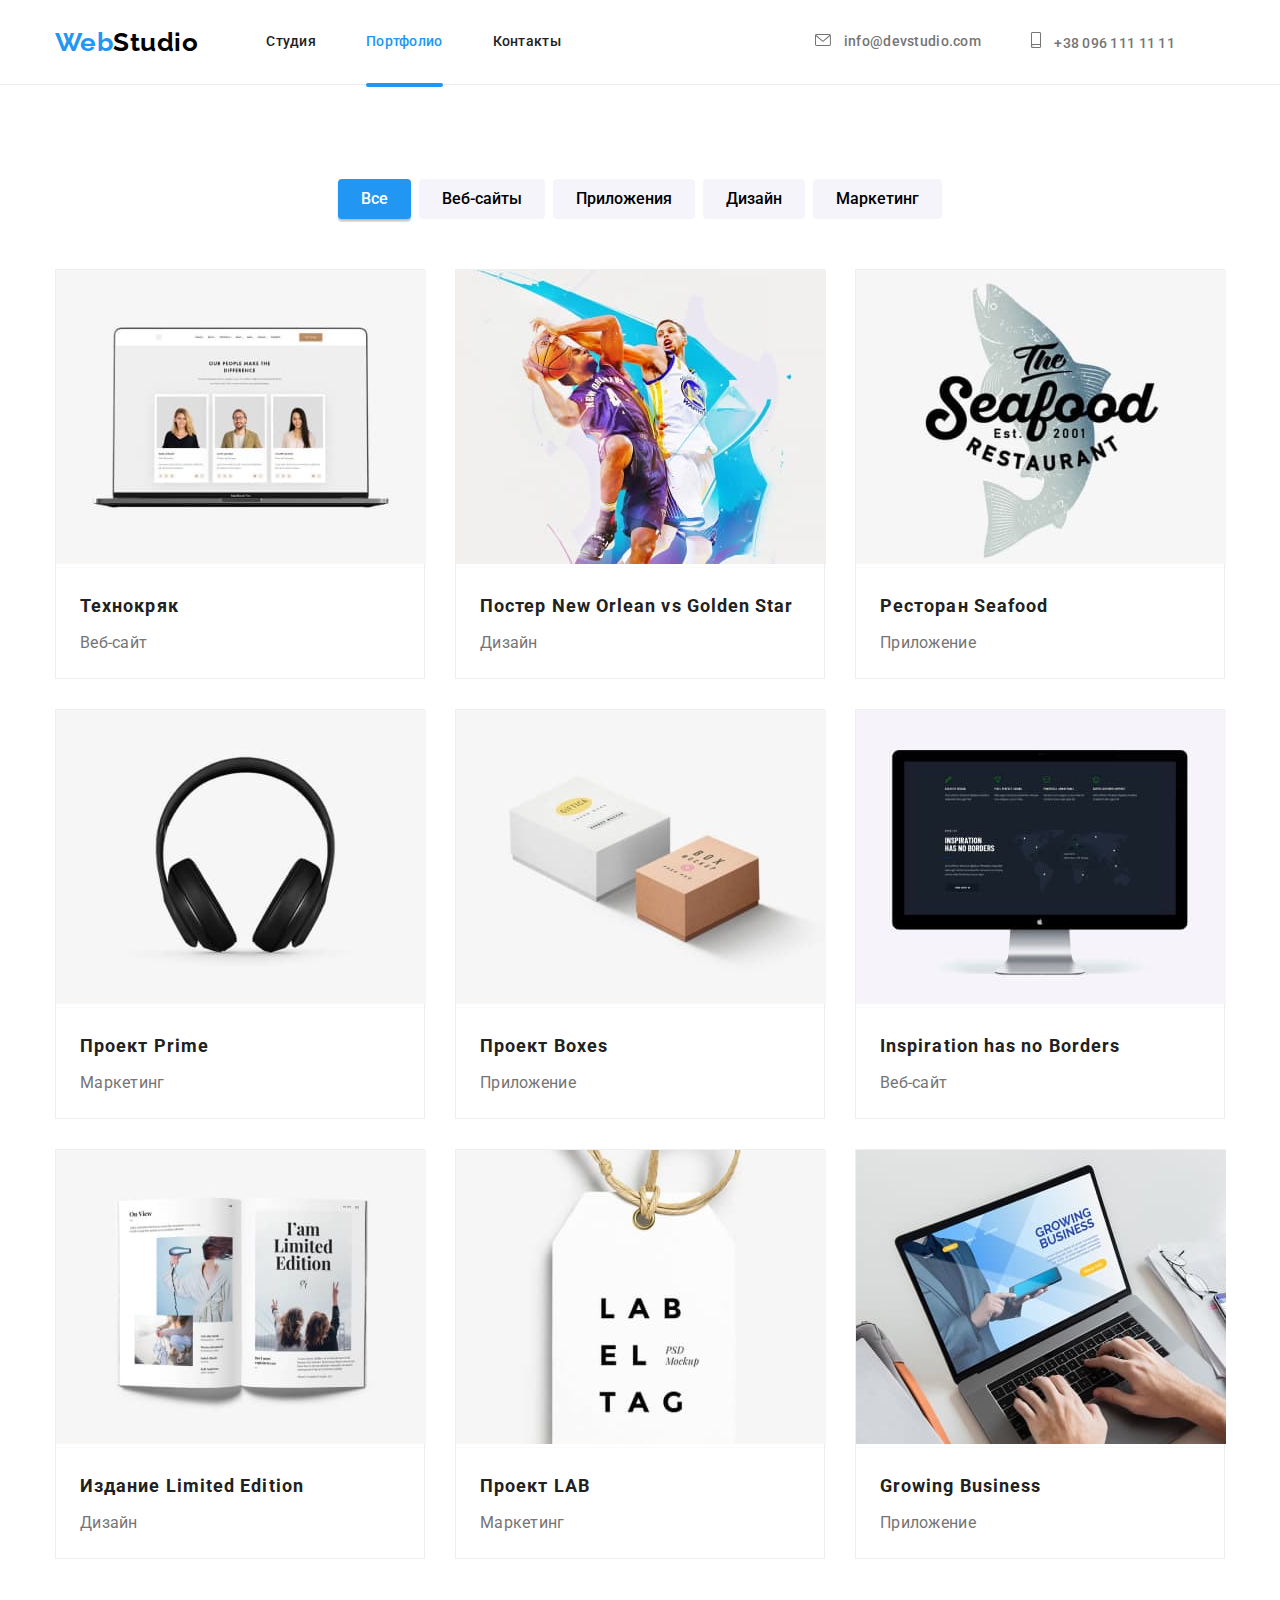
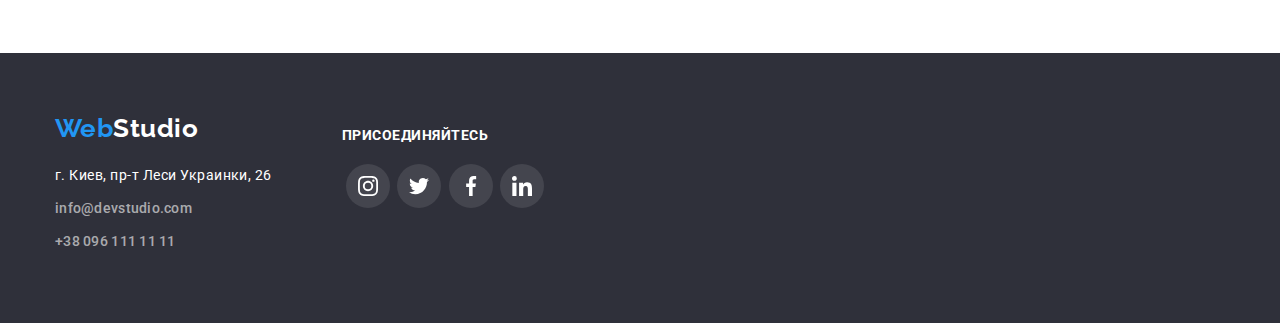
==== portfolio.html @ 9abb5b82 "hw-06" ====
<!DOCTYPE html>
<html lang="ru">

<head>
    <meta charset="UTF-8">
    <meta http-equiv="X-UA-Compatible" content="IE=edge">
    <meta name="viewport" content="width=device-width, initial-scale=1.0">
    <title>homework-06</title>

    <link rel="preconnect" href="https://fonts.googleapis.com">
    <link rel="preconnect" href="https://fonts.gstatic.com" crossorigin>
    <link href="https://fonts.googleapis.com/css2?family=Raleway:wght@700&family=Roboto:wght@400;500;700;900&display=swap"
        rel="stylesheet">
    
    <link rel="stylesheet" href="https://cdnjs.cloudflare.com/ajax/libs/modern-normalize/1.1.0/modern-normalize.min.css">
    <link rel="stylesheet" href="./css/styles.css">

</head>

<body>

    <header class="header">
    
        <div class="container nav-container">
            <a class="logo" href="index.html">
                <span class="logo-accent">Web</span>Studio
            </a>
            <nav class="nav">
                <ul class="menu list">
                    <li class="menu-nav"><a href="./index.html" class="nav-page link">Студия</a></li>
                    <li class="menu-nav"><a href="./portfolio.html" class="nav-page link current">Портфолио</a></li>
                    <li class="menu-nav"><a href="#" class="nav-page link">Контакты</a></li>
                </ul>
            </nav>
        <ul class="list nav-contact">
            <li>
                <a href="mailto:info@devstudio.com" class="contact link">
                    <svg class="envelope link">
                        <use href="./images/icons.svg#envelope"></use>
                    </svg>
                    info@devstudio.com
                </a>
            </li>
            <li>
                <a href="tel:+380961111111" class="contact link">
                    <svg class="smartphone link">
                        <use href="./images/icons.svg#smartphone"></use>
                    </svg>
                    +38 096 111 11 11
                </a>
            </li>
        </ul>
        </div>
    </header>

    <main>
        
        <section class="filters section">
            <div class="container">
                <h1 class="section-title visually-hidden">Портфолио</h1>
                <ul class="list filters-btn">
                    <li class="btn"><button type="button" class="filters-button current">Все</button></li>
                    <li class="btn"><button type="button" class="filters-button">Веб-сайты</button></li>
                    <li class="btn"><button type="button" class="filters-button">Приложения</button></li>
                    <li class="btn"><button type="button" class="filters-button">Дизайн</button></li>
                    <li class="btn"><button type="button" class="filters-button">Маркетинг</button></li>
                </ul>

                         
                <ul class="list galary">
                    <li class="galary-element">
                        <a href="#" class="link">
                        <div class="project-img">
                            <img class="img" src="./images/techno.jpg" alt="веб-сайт Технокряк" width="370">
                            <div class="project-text">
                                <p class="subtitle">
                                Ресурс предлагает комплексные предложения с разным уровнем функционала и сервисов. 
                                Все это позволит посетителю получить исчерпывающие сведения о компании или частном лице.
                                </p>
                            </div>
                        </div>
                            <div class="galary-container">
                                <h2 class="section-title">Технокряк</h2>
                                <p class="section-subtitle">Веб-сайт</p>
                            </div>
                        </a>
                    </li>
                    
                    <li class="galary-element">
                        <a href="#" class="link">
                        <div class="project-img">
                            <img class="img" src="./images/poster.jpg" alt="дизайн Постер New Orlean vs Golden Star" width="370">
                            <div class="project-text">
                                <p class="subtitle">
                                    Ресурс предлагает комплексные предложения с разным уровнем функционала и сервисов.
                                    Все это позволит посетителю получить исчерпывающие сведения о компании или частном лице.
                                </p>
                            </div>
                        </div>
                            <div class="galary-container">
                                <h2 class="section-title">Постер New Orlean vs Golden Star</h2>
                                <p class="section-subtitle">Дизайн</p>
                            </div>
                        </a>
                    </li>              
                
                    <li class="galary-element">
                        <a href="#" class="link">
                        <div class="project-img">
                            <img class="img" src="./images/restaurant.jpg" alt="приложение Ресторан Seafood" width="370">
                            <div class="project-text">
                                <p class="subtitle">
                                    Ресурс предлагает комплексные предложения с разным уровнем функционала и сервисов.
                                    Все это позволит посетителю получить исчерпывающие сведения о компании или частном лице.
                                </p>
                            </div>
                        </div>
                            <div class="galary-container">
                                <h2 class="section-title">Ресторан Seafood</h2>
                                <p class="section-subtitle">Приложение</p>
                            </div>
                        </a>
                    </li>
                    
                    <li class="galary-element">
                        <a href="#" class="link">
                        <div class="project-img">                            <img class="img" src="./images/prime-project.jpg" alt="маркетинг Проект Prime" width="370">
                            <div class="project-text">
                                <p class="subtitle">
                                    Ресурс предлагает комплексные предложения с разным уровнем функционала и сервисов.
                                    Все это позволит посетителю получить исчерпывающие сведения о компании или частном лице.
                                </p>
                            </div>
                        </div>
   
                            <div class="galary-container">
                                <h2 class="section-title">Проект Prime</h2>
                                <p class="section-subtitle">Маркетинг</p>
                            </div>
                        </a>
                    </li>
                    
                    <li class="galary-element">
                        <a href="#" class="link">
                        <div class="project-img">
                            <img class="img" src="./images/boxes-project.jpg" alt="приложение Проект Boxes" width="370">
                            <div class="project-text">
                                <p class="subtitle">
                                    Ресурс предлагает комплексные предложения с разным уровнем функционала и сервисов.
                                    Все это позволит посетителю получить исчерпывающие сведения о компании или частном лице.
                                </p>
                            </div>
                        </div>
                            <div class="galary-container">
                                <h2 class="section-title">Проект Boxes</h2>
                                <p class="section-subtitle">Приложение</p>
                            </div>
                        </a>
                    </li>
                    
                    <li class="galary-element">
                        <a href="#" class="link">
                        <div class="project-img">
                            <img class="img" src="./images/inspiration-website.jpg" alt="веб-сайт Inspiration has no Borders" width="370">
                            <div class="project-text">
                                <p class="subtitle">
                                    Ресурс предлагает комплексные предложения с разным уровнем функционала и сервисов.
                                    Все это позволит посетителю получить исчерпывающие сведения о компании или частном лице.
                                </p>
                            </div>
                        </div>
                            <div class="galary-container">
                                <h2 class="section-title">Inspiration has no Borders</h2>
                                <p class="section-subtitle">Веб-сайт</p>
                            </div>
                        </a>
                    </li>
                    
                    <li class="galary-element">
                        <a href="#" class="link">
                        <div class="project-img">
                            <img class="img" src="./images/edition.jpg" alt="дизайн Издание Limited Edition" width="370">
                            <div class="project-text">
                                <p class="subtitle">
                                    Ресурс предлагает комплексные предложения с разным уровнем функционала и сервисов.
                                    Все это позволит посетителю получить исчерпывающие сведения о компании или частном лице.
                                </p>
                            </div>
                        </div>
                            <div class="galary-container">
                                <h2 class="section-title">Издание Limited Edition</h2>
                                <p class="section-subtitle">Дизайн</p>
                            </div>
                        </a>
                    </li>
                    
                    <li class="galary-element">
                        <a href="#" class="link">
                        <div class="project-img">
                            <img class="img" src="./images/lab-project.jpg" alt="маркетинг Проект LAB" width="370">
                            <div class="project-text">
                                <p class="subtitle">
                                    Ресурс предлагает комплексные предложения с разным уровнем функционала и сервисов.
                                    Все это позволит посетителю получить исчерпывающие сведения о компании или частном лице.
                                </p>
                            </div>
                        </div>
                            <div class="galary-container">        
                                <h2 class="section-title">Проект LAB</h2>
                                <p class="section-subtitle">Маркетинг</p>
                            </div>
                        </a>
                    </li>
                    
                    <li class="galary-element">
                        <a href="#" class="link">
                        <div class="project-img">
                            <img class="img" src="./images/growingbisness.jpg" alt="приложение Growing Business" width="370">
                            <div class="project-text">
                                <p class="subtitle">
                                    Ресурс предлагает комплексные предложения с разным уровнем функционала и сервисов.
                                    Все это позволит посетителю получить исчерпывающие сведения о компании или частном лице.
                                </p>
                            </div>
                        </div>
                            <div class="galary-container">
                                <h2 class="section-title">Growing Business</h2>
                                <p class="section-subtitle">Приложение</p>
                            </div>
                        </a>
                    </li>
                    
                </ul>
            </div>
        </section>
    </main>

    <footer class="footer">
        <div class="container footer-container">
            <div class="left-container">
                <a class="logo logo-footer" href="index.html">
                    <span class="logo-accent">Web</span>Studio
                </a>
    
                <address>
                    <ul class="list">
                        <li class="footer-info"><a href="#" class="address">г. Киев, пр-т Леси Украинки, 26</a></li>
                        <li class="footer-info"><a href="mailto:info@devstudio.com" class="link">info@devstudio.com</a></li>
                        <li class="footer-info"><a href="tel:+380961111111" class="link">+38 096 111 11 11</a></li>
                    </ul>
                </address>
            </div>
            <div class="footer-links">
                <p class="section-subtitle join">присоединяйтесь</p>
                <ul class="list social-list">
                    <li class="footer-list">
                        <a class="social-links" href="#">
                            <svg class="social-icon instagram">
                                <use href="./images/icons.svg#instagram"></use>
                            </svg>
                        </a>
                    </li>
                    <li class="footer-list">
                        <a class="social-links" href="#">
                            <svg class="social-icon twitter">
                                <use href="./images/icons.svg#twitter"></use>
                            </svg>
                        </a>
                    </li>
                    <li class="team-list">
                        <a class="social-links" href="#">
                            <svg class="social-icon facebook">
                                <use href="./images/icons.svg#facebook"></use>
                            </svg>
                        </a>
                    </li>
                    <li class="team-list">
                        <a class="social-links" href="#">
                            <svg class="social-icon linkedin">
                                <use href="./images/icons.svg#linkedin"></use>
                            </svg>
                        </a>
                    </li>
                </ul>
            </div>
        </div>
    </footer>

</body>

</html>
---- css/styles.css ----
:root{
    --primary-text-color: #212121; /*основний колір тексту*/
    --title-text-color: #757575; /*другорядний колір тексту*/
    --accent-color: #2196F3; /*акцент*/
    --logo-color: #000000;
    --primary-background:#FFFFFF; /*основний колір фону*/
    --secondary-background:#F5F4FA; /*другорядний колір фону*/
    --color-border-galary:#EEEEEE;
    --color-icon:#afb1b8;
    --footer-contact-color:rgba(255, 255, 255, 0.6);
    --main-footer-background: #2F303A;
    --color-border-header: rgba(236, 236, 236, 1);
    --color-galary-element: rgba(238, 238, 238, 1);
    --color-img-overlay: rgba(47, 48, 58, 0.4);
}
html {
    box-sizing: border-box;
}

 *,
*::after,
*::before {
box-sizing: inherit;
} 

/*body*/

body {
    font-family: 'Roboto', sans-serif;
    color: var(--primary-text-color);
    background-color: var(--primary-background);
    letter-spacing: 0.03em;
}

ul{
    padding: 0;
    margin: 0;
}

a{
    display: inline-block;
}
h1,
h2,
h3,
h4,
h5,
h6,
p {
    margin-top: 0;
}

.header{
    border-bottom: 1px solid var(--color-border-header);
}

.container{
    width: 1200px;
    padding-left: 15px;
    padding-right: 15px;
    margin: 0 auto;
}

.nav-container{
    display: flex;
    align-items: center;
}
.contact.link{
    margin-left: auto;
    margin-right: 50px;
}

.envelope{
    width: 16px;
    height: 12px;
    margin-right: 10px;
    fill: var(--title-text-color);
}
.smartphone{
    width: 10px;
    height: 16px;
    margin-right: 10px;
    fill: var(--title-text-color);
}

/* logo WebStudio */

.logo {
    color: var(--logo-color);
    font-family: 'Raleway';
    font-weight: 700;
    font-size: 26px;
    line-height: 1.19;
    text-decoration: none;

    padding-right: 68px;
}

.logo-footer{
    color: var(--primary-background);
    text-decoration: none;

    display: block;
    margin-top: 0;
    margin-bottom: 20px;
}
.logo-accent {
    color: var(--accent-color);
    padding-top: 24px;
    padding-bottom: 25px;
}

/* menu-nav Активная ссылка */

.menu .link{
    color: var(--primary-text-color);
    transition: color 250ms cubic-bezier(0.4, 0, 0.2, 1);
}
.menu-nav{
    display: inline-block;    
}

.nav-contact{
    display: flex;
    padding-top: 32px;
    padding-bottom: 32px;
    margin-left: auto;
}

.menu{
    display: flex;
    flex-basis: 25%;
    justify-content:space-around;
    padding-left: 0;
    margin: 0;
}

.nav-page.link {
    position: relative;

    padding-top: 32px;
    padding-bottom: 32px;
}
.menu-nav + .menu-nav{
    margin-left: 50px;
}
.menu .link.current::after {
    position: absolute;
    bottom: 0;
    left: 0;

    display: block;    
    content: '';
    width: 100%;
    height: 4px;
    border-radius: 2px;
    bottom: -1px;
    background-color: var(--accent-color);

    transform: translateY(100%);
}

.menu .link:hover,
.menu .link:focus,
.menu .link.current, 
.menu .link.current:active{
    color: var(--accent-color);
}


.list {
    list-style: none;
}

.menu-nav .link{
    /* padding: 32px 25px; */
    display: block;
}

.link{
    color: var(--title-text-color);
    font-weight: 500;
    font-size: 14px;
    line-height: 1.14;
    letter-spacing: 0.02em;
    text-decoration: none;

    transition: color 250ms cubic-bezier(0.4, 0, 0.2, 1);
}
.link:hover,
.link:focus{
    color: var(--accent-color);
}

.contact.link:hover .envelope.link,
.contact.link:focus .envelope.link, 
.contact.link:hover .smartphone.link,
.contact.link:focus .smartphone.link{
    fill: var(--accent-color);
}
/* main */

.main{
    background-color: var(--main-footer-background);
    padding-top: 200px;
    padding-bottom: 200px;
    text-align: center;

    max-width: 1600px;
    margin-left: auto;
    margin-right: auto;
    background-image: linear-gradient(to right,
        rgba(47, 48, 58, 0.4),
        rgba(47, 48, 58, 0.4)),
        url(../images/main-img.jpg);
    background-repeat: no-repeat;
    background-position: center;
    background-size: cover;
}

.main-title{
    color: var(--primary-background);
    font-weight: 900;
    font-size: 44px;
    line-height: 1.36;
    letter-spacing: 0.06em;
    text-transform: uppercase;
    
    max-width: 696px;
    margin: auto;
    margin-bottom: 30px;
}

.visually-hidden {
    position: absolute;
    width: 1px;
    height: 1px;
    margin: -1px;
    border: 0;
    padding: 0;

    white-space: nowrap;
    clip-path: inset(100%);
    clip: rect(0 0 0 0);
    overflow: hidden;
}

.button{
    color: var(--primary-background);
    font-family: inherit;
    font-weight: 700;
    font-size: 16px;
    line-height: 1.88;
    align-items: center;
    text-align: center;
    letter-spacing: 0.06em;
    background-color: var(--accent-color);
    border-radius: 4px;
    cursor: pointer;
    padding: 10px 32px;
    border: 1px solid transparent;
}

.backdrop{
    position: fixed;
    top: 0;
    left: 0;
    width: 100%;
    height: 100%;
    background-color: rgba(0, 0, 0, 0.2);

    opacity: 1;
    transition-property: visibility, transform, opacity;
    transition-duration: 250ms;
    transition-timing-function: cubic-bezier(0.4, 0, 0.2, 1);
    }

.backdrop.is-hidden{
    opacity: 0;
    pointer-events: none;
    transform: scaleX(2);
    visibility: hidden;
}

.backdrop.is-hidden .modal{
    transform: scaleX(0.9) translate(-50%, -50%);
}

.modal{
    position: absolute;
    top: 50%;
    left: 50%;
    transform: scaleX(1) translate(-50%,  -50%);
    min-width: 528px;
    min-height: 581px;
    background-color: var(--primary-background);

    box-shadow: 0px 1px 3px rgb(0 0 0 / 12%), 0px 1px 1px rgb(0 0 0 / 14%), 0px 2px 1px rgb(0 0 0 / 20%);
    border-radius: 4px;
}

.close-black-modal{
    display: flex;
    justify-content: center;
    align-items: center;
    position: absolute;
    right: 8px;
    top: 8px;
    width: 30px;
    height: 30px;
    fill: var(--logo-color);
    background-color: var(--primary-background);
    border: 1px solid rgba(0, 0, 0, 0.1);
    border-radius: 50%;
}

.filters .filters-button{
    background-color: var(--secondary-background);
    border-radius: 4px;
    cursor: pointer;
    font-family: inherit;
    font-weight: 500;
    font-size: 16px;
    line-height: 1.62;
    text-align: center;
    padding: 6px 22px;
    border: 1px solid transparent;
    
    transition: color 250ms cubic-bezier(0.4, 0, 0.2, 1), 
    background-color 250ms cubic-bezier(0.4, 0, 0.2, 1),
    box-shadow 250ms cubic-bezier(0.4, 0, 0.2, 1);
}

.filters .filters-button:hover, 
.filters .filters-button:focus,
.filters .filters-button.current{
    background-color: var(--accent-color);
    color: var(--primary-background);
    box-shadow:
     0px 3px 1px rgba(0, 0, 0, 0.1),
     0px 1px 2px rgba(0, 0, 0, 0.08),
     0px 2px 2px rgba(0, 0, 0, 0.12);
}

.filters-btn{
    display: flex;
    justify-content: center;
    margin-bottom: 50px;
}

.filters-btn .btn + .btn{
    margin-left: 8px;
    
}
 /* sectoin */

 .section{
    padding-top: 94px;
    padding-bottom: 94px;
 }

 .filters.section{
    padding-top: 94px;
 }
 
.section-title{
    font-weight: 700;
    font-size: 36px;
    line-height: 1.16;
}

.feature-list{
    display: flex;
    justify-content: space-between;
}

.section .section-title{
    text-align: center;
    margin-bottom: 50px;
}

.picture-list{
    width: 270px;
}

.item{
    height: 70px;
    width: 70px;
}

.picture-item{
    display: flex;
    align-items: center;
    justify-content: center;
    margin-bottom: 30px;
    border-radius: 4px;
    width: 270px;
    height: 120px;
    background-color: var(--secondary-background);
}

.galary{
    display: flex;
    flex-wrap: wrap;
}

.galary-element{
    
    width: 370px;
    margin-right: 30px;
    margin-bottom: 30px;
    border: 1px solid var(--color-galary-element);
    
    transition: border 250ms cubic-bezier(0.4, 0, 0.2, 1), 
    background-color 250ms cubic-bezier(0.4, 0, 0.2, 1), 
    box-shadow 250ms cubic-bezier(0.4, 0, 0.2, 1);
 }

.galary-element:nth-child(3n){
    margin-right: 0;
}

.galary-element:nth-last-child(-n+3) {
    margin-bottom: 0;
}

.galary-container{
    padding: 20px 24px;
}

.galary-list, 
.team-element, 
.client-list{
    margin-right: 30px;
}

.galary-list:last-child,
.team-element:last-child, 
.client-list:last-child {
    margin-right: 0;
}

.galary-list{
    position: relative;
}
.project-img{
    position: relative;
    overflow: hidden;
}

.project-text{
    position: absolute;
    bottom: 0;
    left: 0;

    display: flex;
    width: 370px;
    height: 100%;
    align-items: center;
    justify-content: center;
    background-color: rgba(33, 150, 243, 0.9);
    padding: 63px 24px;
    transform: translateY(100%);
    transition: transform 250ms cubic-bezier(0.4, 0, 0.2, 1);
}

.project-text .subtitle{
    font-family: inherit;
    font-style: normal;
    font-weight: 400;
    font-size: 18px;
    line-height: 1.56;
    color: var(--primary-background);

}

.label{
    position: absolute;
    bottom: 0;
    left: 0;

    display: flex;
    width: 370px;
    height: 70px;
    align-items: center;
    justify-content: center;
    background-color: rgba(47, 48, 58, 0.8);
    margin-bottom: 3px;
}
.label .section-subtitle{
    font-family: inherit;
    font-style: normal;
    text-align: center;
    text-transform: uppercase;
    color: var(--primary-background);
    margin-bottom: 0;
}

.team-card .section-team,
.team-card .section-subtitle{
    text-align: center;

}

.team-card .section-subtitle{
    margin-bottom: 0;
}

.team-card{
    padding: 30px 32px;
}

.team-element{
border-radius: 0px 0px 4px 4px;
box-shadow: 
    0px 1px 3px rgb(0 0 0 / 12%),
    0px 1px 1px rgb(0 0 0 / 14%),
    0px 2px 1px rgb(0 0 0 / 20%);
background-color: var(--primary-background);
}

.team-element .section-team{
    margin-bottom: 10px;
}

.team-element .section-subtitle {
    color: var(--title-text-color);
    font-weight: 400;
    font-size: 16px;
    line-height: 1.18;
    margin-bottom: 16px;
}

.social-list{
    display: flex;
    width: 206px;
    height: 44px;
    justify-content: space-around;
    align-items: center;
    padding: 0;
    margin: 0;
}

.social-links{
    display: inline-block;
    width: 44px;
    height: 44px;
    padding: 12px;
    border: none;
    border-radius: 50%;
    background-color: var(--primary-background);

    transition: background-color 250ms cubic-bezier(0.4, 0, 0.2, 1);
}
.social-icon{
    width: 20px;
    height: 20px;
    background-position: center;
    background-repeat: no-repeat;
    fill: var(--color-icon);

    transition: fill 250ms cubic-bezier(0.4, 0, 0.2, 1);
}

.social-icon:hover,
.social-icon:focus, 
.social-links:hover .social-icon, 
.social-links:focus .social-icon{
    fill: var(--primary-background);
}

.social-links:hover,
.social-links:focus{
    background-color: var(--accent-color);
}

.galary-element:hover, 
.galary-element:focus{
    border: 1px solid var(--color-border-galary);
    box-shadow: 
        0px 1px 1px rgba(0, 0, 0, 0.12), 
        0px 4px 4px rgba(0, 0, 0, 0.06), 
        1px 4px 6px rgba(0, 0, 0, 0.16);
    background-color: var(--primary-background);
}
.galary-element:hover .project-text{
    transform: translateY(0);
}

.galary-element .section-title{
    margin-bottom: 4px;
    text-align: left;
}

.galary .section-title{
    color: var(--primary-text-color);
    font-size: 18px;
    line-height: 2;
    letter-spacing: 0.06em;     
}

.section-subtitle {
    font-weight: 700;
    font-size: 14px;
    line-height: 1.14;
}

.section-galary{
    padding-top: 0;
}

.feature-list .section-subtitle{
    text-transform: uppercase;
    margin-bottom: 10px;
}

.galary-element .section-subtitle{
    color: var(--title-text-color);
    font-weight: 400;
    font-size: 16px;
    line-height: 1.88;

    margin-bottom: 0;
}

.section-description{
    color: var(--title-text-color);
    font-size: 14px;
    line-height: 1.71;
    
    margin-bottom: 0;
}

.section.team{
    background-color: var(--secondary-background);
}

.section-team{
    font-weight: 500;
    font-size: 16px;
    line-height: 1.18;
}

.client-link{
    display: flex;
    align-items: center;
    justify-content: center;
    width: 170px;
    height: 92px;
    border-radius: 4px;
    border: 1px solid rgba(175, 177, 184, 1);
    fill: var(--color-icon);

    transition: border 250ms cubic-bezier(0.4, 0, 0.2, 1);
}
.client-icon{
    width: 106px;
    height: 60px;

    transition: fill 250ms cubic-bezier(0.4, 0, 0.2, 1);
}

.client-link:hover, 
.client-link:focus{
    border: 1px solid rgba(33, 150, 243, 1);
}

.client-link:hover .client-icon,
.client-link:focus .client-icon{
    fill: rgba(33, 150, 243, 1);
}

.footer{
    background-color: var(--main-footer-background);
    padding-top: 60px;
    padding-bottom: 60px;
}

.footer .address{
    color: var(--primary-background);
    font-style: normal;
    font-size: 14px;
    line-height: 1.71;
    text-decoration: none;
}

.footer .link{
    color: var(--footer-contact-color);
    font-style: normal;
    font-size: 14px;
    line-height: 1.71;
}

.footer-container{
    display: flex;
    margin-top: 0;
    margin-bottom: 0;
}

.footer-info{
    display: block;
    margin-top: 0;
    margin-bottom: 9px;
} 

.footer-links .social-icon{
    fill: var(--primary-background);
}

.footer-links .social-links{
    background-color: rgba(255, 255, 255, 0.1);

    transition: background-color 250ms cubic-bezier(0.4, 0, 0.2, 1);
}

.footer-links .social-links:focus, 
.footer-links .social-links:hover{
    background-color: var(--accent-color);
}

.footer-links .section-subtitle{
    color: var(--primary-background);
    text-transform: uppercase;
}

.left-container{
    margin-right: 70px;
}

.join{
    display: flex;
    padding-top: 15px;
    margin-bottom: 20px;
}
.footer-list{
    display: inline-block;
}
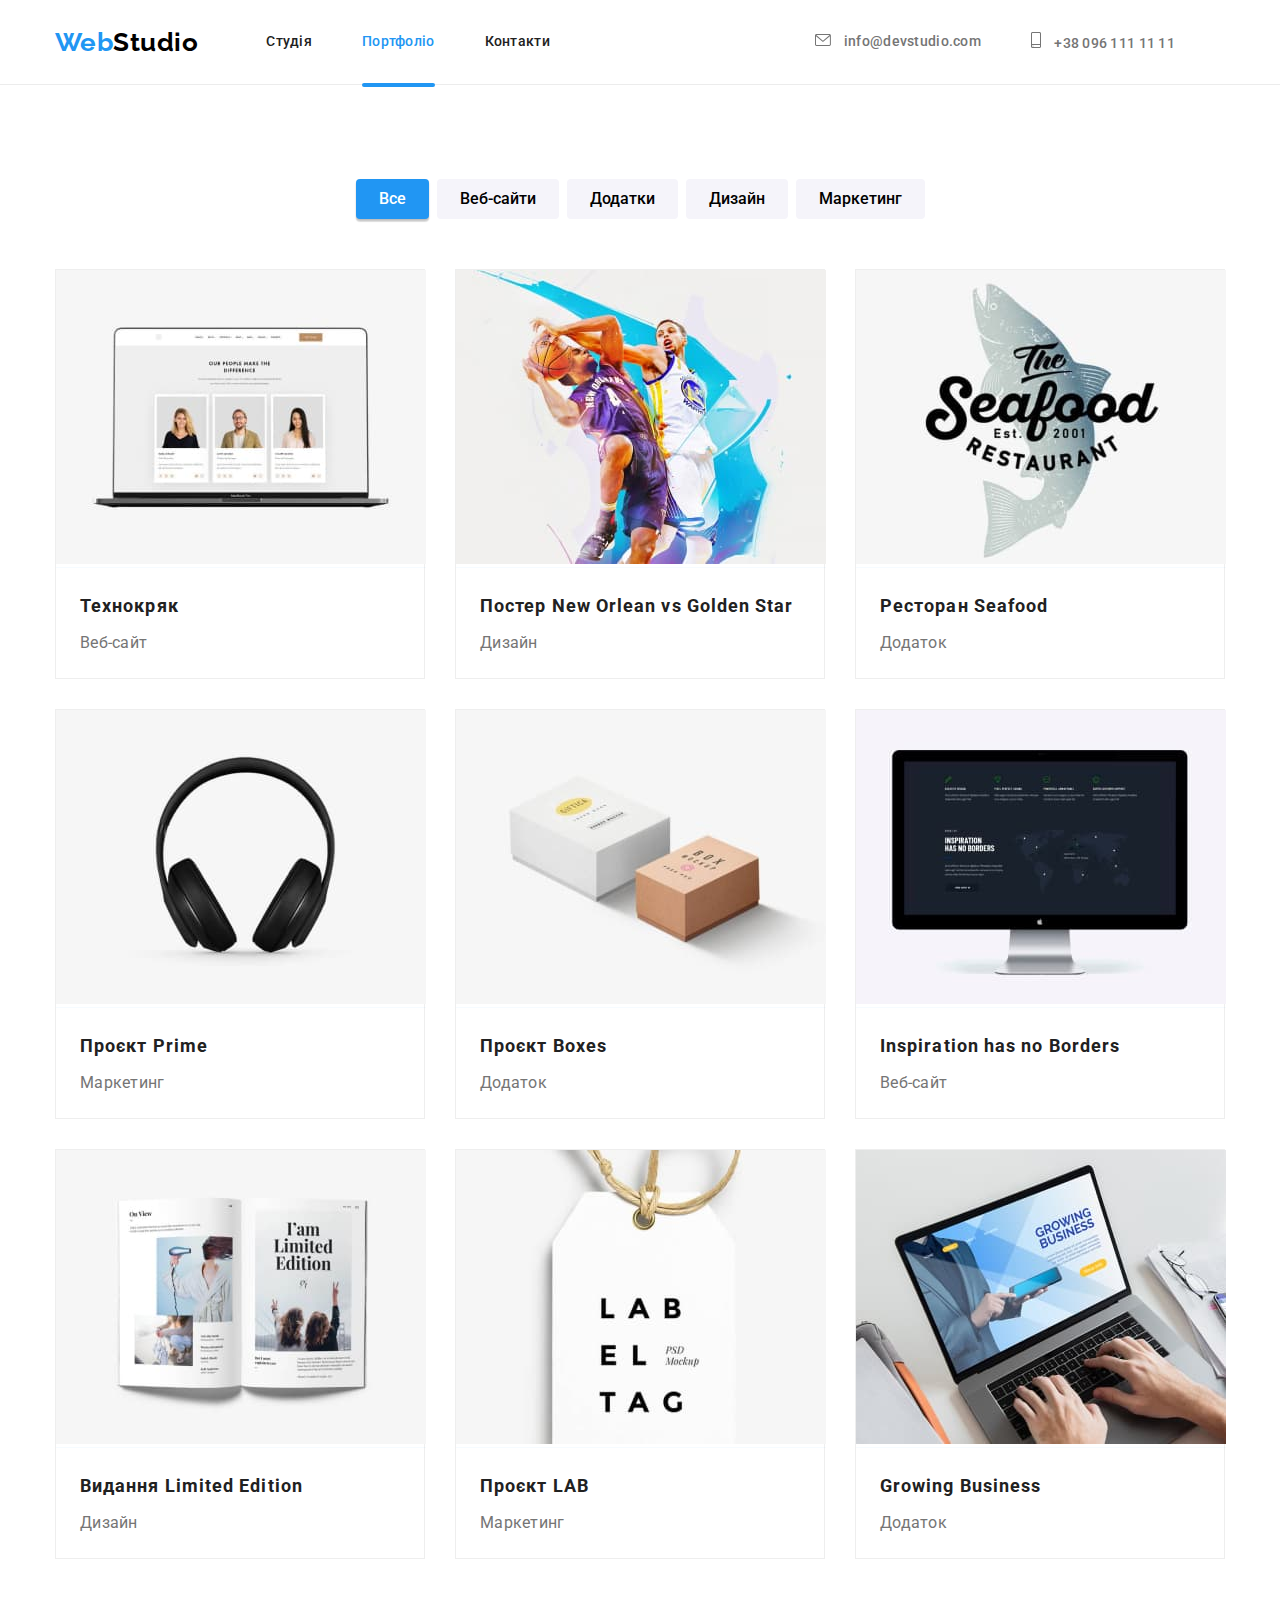
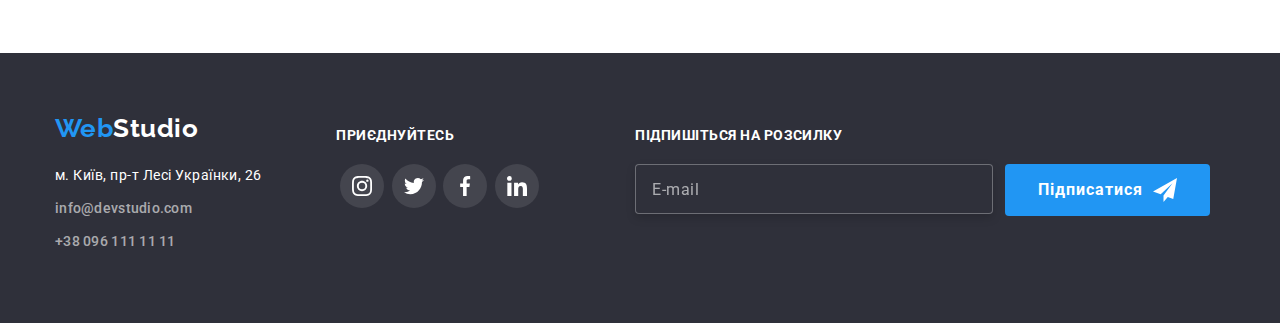
==== commit 5dcc66f7: "form" ====
--- a/portfolio.html
+++ b/portfolio.html
@@ -27,9 +27,9 @@
             </a>
             <nav class="nav">
                 <ul class="menu list">
-                    <li class="menu-nav"><a href="./index.html" class="nav-page link">Студия</a></li>
-                    <li class="menu-nav"><a href="./portfolio.html" class="nav-page link current">Портфолио</a></li>
-                    <li class="menu-nav"><a href="#" class="nav-page link">Контакты</a></li>
+                    <li class="menu-nav"><a href="./index.html" class="nav-page link">Студія</a></li>
+                    <li class="menu-nav"><a href="./portfolio.html" class="nav-page link current">Портфоліо</a></li>
+                    <li class="menu-nav"><a href="#" class="nav-page link">Контакти</a></li>
                 </ul>
             </nav>
         <ul class="list nav-contact">
@@ -60,8 +60,8 @@
                 <h1 class="section-title visually-hidden">Портфолио</h1>
                 <ul class="list filters-btn">
                     <li class="btn"><button type="button" class="filters-button current">Все</button></li>
-                    <li class="btn"><button type="button" class="filters-button">Веб-сайты</button></li>
-                    <li class="btn"><button type="button" class="filters-button">Приложения</button></li>
+                    <li class="btn"><button type="button" class="filters-button">Веб-сайти</button></li>
+                    <li class="btn"><button type="button" class="filters-button">Додатки</button></li>
                     <li class="btn"><button type="button" class="filters-button">Дизайн</button></li>
                     <li class="btn"><button type="button" class="filters-button">Маркетинг</button></li>
                 </ul>
@@ -74,8 +74,8 @@
                             <img class="img" src="./images/techno.jpg" alt="веб-сайт Технокряк" width="370">
                             <div class="project-text">
                                 <p class="subtitle">
-                                Ресурс предлагает комплексные предложения с разным уровнем функционала и сервисов. 
-                                Все это позволит посетителю получить исчерпывающие сведения о компании или частном лице.
+                                Ресурс пропонує комплексні пропозиції з різним рівнем функціоналу та сервісів. Все це дозволить відвідувачу отримати
+                                вичерпні відомості про компанію чи приватну особу.
                                 </p>
                             </div>
                         </div>
@@ -92,8 +92,8 @@
                             <img class="img" src="./images/poster.jpg" alt="дизайн Постер New Orlean vs Golden Star" width="370">
                             <div class="project-text">
                                 <p class="subtitle">
-                                    Ресурс предлагает комплексные предложения с разным уровнем функционала и сервисов.
-                                    Все это позволит посетителю получить исчерпывающие сведения о компании или частном лице.
+                                Ресурс пропонує комплексні пропозиції з різним рівнем функціоналу та сервісів. Все це дозволить відвідувачу отримати
+                                вичерпні відомості про компанію чи приватну особу.
                                 </p>
                             </div>
                         </div>
@@ -110,14 +110,14 @@
                             <img class="img" src="./images/restaurant.jpg" alt="приложение Ресторан Seafood" width="370">
                             <div class="project-text">
                                 <p class="subtitle">
-                                    Ресурс предлагает комплексные предложения с разным уровнем функционала и сервисов.
-                                    Все это позволит посетителю получить исчерпывающие сведения о компании или частном лице.
+                                Ресурс пропонує комплексні пропозиції з різним рівнем функціоналу та сервісів. Все це дозволить відвідувачу отримати
+                                вичерпні відомості про компанію чи приватну особу.
                                 </p>
                             </div>
                         </div>
                             <div class="galary-container">
                                 <h2 class="section-title">Ресторан Seafood</h2>
-                                <p class="section-subtitle">Приложение</p>
+                                <p class="section-subtitle">Додаток</p>
                             </div>
                         </a>
                     </li>
@@ -127,14 +127,14 @@
                         <div class="project-img">                            <img class="img" src="./images/prime-project.jpg" alt="маркетинг Проект Prime" width="370">
                             <div class="project-text">
                                 <p class="subtitle">
-                                    Ресурс предлагает комплексные предложения с разным уровнем функционала и сервисов.
-                                    Все это позволит посетителю получить исчерпывающие сведения о компании или частном лице.
+                                Ресурс пропонує комплексні пропозиції з різним рівнем функціоналу та сервісів. Все це дозволить відвідувачу отримати
+                                вичерпні відомості про компанію чи приватну особу.
                                 </p>
                             </div>
                         </div>
    
                             <div class="galary-container">
-                                <h2 class="section-title">Проект Prime</h2>
+                                <h2 class="section-title">Проєкт Prime</h2>
                                 <p class="section-subtitle">Маркетинг</p>
                             </div>
                         </a>
@@ -146,14 +146,14 @@
                             <img class="img" src="./images/boxes-project.jpg" alt="приложение Проект Boxes" width="370">
                             <div class="project-text">
                                 <p class="subtitle">
-                                    Ресурс предлагает комплексные предложения с разным уровнем функционала и сервисов.
-                                    Все это позволит посетителю получить исчерпывающие сведения о компании или частном лице.
-                                </p>
-                            </div>
-                        </div>
-                            <div class="galary-container">
-                                <h2 class="section-title">Проект Boxes</h2>
-                                <p class="section-subtitle">Приложение</p>
+                                Ресурс пропонує комплексні пропозиції з різним рівнем функціоналу та сервісів. Все це дозволить відвідувачу отримати
+                                вичерпні відомості про компанію чи приватну особу.
+                                </p>
+                            </div>
+                        </div>
+                            <div class="galary-container">
+                                <h2 class="section-title">Проєкт Boxes</h2>
+                                <p class="section-subtitle">Додаток</p>
                             </div>
                         </a>
                     </li>
@@ -164,8 +164,8 @@
                             <img class="img" src="./images/inspiration-website.jpg" alt="веб-сайт Inspiration has no Borders" width="370">
                             <div class="project-text">
                                 <p class="subtitle">
-                                    Ресурс предлагает комплексные предложения с разным уровнем функционала и сервисов.
-                                    Все это позволит посетителю получить исчерпывающие сведения о компании или частном лице.
+                                Ресурс пропонує комплексні пропозиції з різним рівнем функціоналу та сервісів. Все це дозволить відвідувачу отримати
+                                вичерпні відомості про компанію чи приватну особу.
                                 </p>
                             </div>
                         </div>
@@ -182,13 +182,13 @@
                             <img class="img" src="./images/edition.jpg" alt="дизайн Издание Limited Edition" width="370">
                             <div class="project-text">
                                 <p class="subtitle">
-                                    Ресурс предлагает комплексные предложения с разным уровнем функционала и сервисов.
-                                    Все это позволит посетителю получить исчерпывающие сведения о компании или частном лице.
-                                </p>
-                            </div>
-                        </div>
-                            <div class="galary-container">
-                                <h2 class="section-title">Издание Limited Edition</h2>
+                                Ресурс пропонує комплексні пропозиції з різним рівнем функціоналу та сервісів. Все це дозволить відвідувачу отримати
+                                вичерпні відомості про компанію чи приватну особу.
+                                </p>
+                            </div>
+                        </div>
+                            <div class="galary-container">
+                                <h2 class="section-title">Видання Limited Edition</h2>
                                 <p class="section-subtitle">Дизайн</p>
                             </div>
                         </a>
@@ -200,13 +200,13 @@
                             <img class="img" src="./images/lab-project.jpg" alt="маркетинг Проект LAB" width="370">
                             <div class="project-text">
                                 <p class="subtitle">
-                                    Ресурс предлагает комплексные предложения с разным уровнем функционала и сервисов.
-                                    Все это позволит посетителю получить исчерпывающие сведения о компании или частном лице.
+                                Ресурс пропонує комплексні пропозиції з різним рівнем функціоналу та сервісів. Все це дозволить відвідувачу отримати
+                                вичерпні відомості про компанію чи приватну особу.
                                 </p>
                             </div>
                         </div>
                             <div class="galary-container">        
-                                <h2 class="section-title">Проект LAB</h2>
+                                <h2 class="section-title">Проєкт LAB</h2>
                                 <p class="section-subtitle">Маркетинг</p>
                             </div>
                         </a>
@@ -218,14 +218,14 @@
                             <img class="img" src="./images/growingbisness.jpg" alt="приложение Growing Business" width="370">
                             <div class="project-text">
                                 <p class="subtitle">
-                                    Ресурс предлагает комплексные предложения с разным уровнем функционала и сервисов.
-                                    Все это позволит посетителю получить исчерпывающие сведения о компании или частном лице.
+                                Ресурс пропонує комплексні пропозиції з різним рівнем функціоналу та сервісів. Все це дозволить відвідувачу отримати
+                                вичерпні відомості про компанію чи приватну особу.
                                 </p>
                             </div>
                         </div>
                             <div class="galary-container">
                                 <h2 class="section-title">Growing Business</h2>
-                                <p class="section-subtitle">Приложение</p>
+                                <p class="section-subtitle">Додаток</p>
                             </div>
                         </a>
                     </li>
@@ -244,14 +244,14 @@
     
                 <address>
                     <ul class="list">
-                        <li class="footer-info"><a href="#" class="address">г. Киев, пр-т Леси Украинки, 26</a></li>
+                        <li class="footer-info"><a href="#" class="address">м. Київ, пр-т Лесі Українки, 26</a></li>
                         <li class="footer-info"><a href="mailto:info@devstudio.com" class="link">info@devstudio.com</a></li>
                         <li class="footer-info"><a href="tel:+380961111111" class="link">+38 096 111 11 11</a></li>
                     </ul>
                 </address>
             </div>
             <div class="footer-links">
-                <p class="section-subtitle join">присоединяйтесь</p>
+                <p class="section-subtitle join">приєднуйтесь</p>
                 <ul class="list social-list">
                     <li class="footer-list">
                         <a class="social-links" href="#">
@@ -283,6 +283,19 @@
                     </li>
                 </ul>
             </div>
+            <div class="right-container">
+                <p class="section-subtitle join">Підпишіться на розсилку</p>
+                <form class="form-footer">
+                    <label for="mail"></label>
+                    <input class="mail-input" type="email" name="mail" id="mail" placeholder="E-mail" required>
+                    <button class="button button-footer" type="submit">
+                        Підписатися
+                        <svg class="icon-send">
+                            <use href="./images/icons.svg#icon-send"></use>
+                        </svg>
+                    </button>
+                </form>
+            </div>
         </div>
     </footer>
 
--- a/css/styles.css
+++ b/css/styles.css
@@ -292,7 +292,7 @@
     left: 50%;
     transform: scaleX(1) translate(-50%,  -50%);
     min-width: 528px;
-    min-height: 581px;
+    /* min-height: 581px; */
     background-color: var(--primary-background);
 
     box-shadow: 0px 1px 3px rgb(0 0 0 / 12%), 0px 1px 1px rgb(0 0 0 / 14%), 0px 2px 1px rgb(0 0 0 / 20%);
@@ -312,6 +312,161 @@
     background-color: var(--primary-background);
     border: 1px solid rgba(0, 0, 0, 0.1);
     border-radius: 50%;
+    cursor: pointer;
+
+    transition: fill 250ms cubic-bezier(0.4, 0, 0.2, 1);
+}
+
+.close-black-modal:hover, 
+.close-black-modal:focus{
+    fill: var(--accent-color);
+}
+
+.title-form{
+    font-family: inherit;
+    font-style: normal;
+    font-weight: 700;
+    font-size: 20px;
+    line-height: 1.15;
+    text-align: center;
+    color: var(--primary-text-color);
+    padding-top: 40px;
+    padding-bottom: 12px;
+    margin: 0;
+}
+
+.form-main{
+    width: 528px;
+    margin-left: auto;
+    margin-right: auto;
+    padding: 0 40px 40px 40px;
+}
+
+.input {
+    width: 100%;
+    min-height: 40px;
+    padding-left: 42px;
+    padding-right: 12px;
+    color: var(--primary-text-color);
+    transition: border 250ms cubic-bezier(0.4, 0, 0.2, 1);
+}
+
+.form-field input, 
+.form-field textarea{
+    border: 1px solid rgba(33, 33, 33, 0.2);
+    border-radius: 4px;
+    outline: none;
+    transition: border 250ms cubic-bezier(0.4, 0, 0.2, 1);
+}
+
+.form-field input:focus,
+.form-field textarea:focus{
+    border: 1px solid var(--accent-color);
+}
+
+.form-main textarea{
+    display: block;
+    padding: 12px 16px;
+    width: 100%;
+    min-height: 120px;
+    font-family: inherit;
+    font-style: normal;
+    font-weight: 400;
+    font-size: 12px;
+    line-height: 1.17;
+    letter-spacing: 0.01em;
+    color: rgba(117, 117, 117, 0.5);
+    resize: none;
+    margin: 0;
+}
+
+.form-field label{
+    margin-bottom: 4px;
+    text-align: left;
+    font-family: inherit;
+    font-style: normal;
+    font-weight: 400;
+    font-size: 12px;
+    line-height: 1.17;
+    letter-spacing: 0.01em;
+    color: var(--title-text-color);
+}
+
+.checkbox-label{
+    display: flex;
+    align-items: center;
+    justify-content: center;
+    margin-top: 20px;
+    margin-bottom: 30px;
+}
+
+.icon-check{
+    width: 16px;
+    height: 15px;
+    margin-right: 8.38px;
+    border: 2px solid var(--primary-text-color);
+    border-radius: 2px;
+}
+
+.checkbox:checked + .icon-check{
+    border-color: var(--accent-color);
+    background-color: var(--accent-color);
+    background-origin: border-box;
+    background-size: contain;
+    box-shadow: 0px 4px 4px rgba(0, 0, 0, 0.15);
+}
+
+.checkbox-title{
+    font-family: inherit;
+    font-style: normal;
+    font-weight: 400;
+    font-size: 14px;
+    line-height: 1.71;
+    letter-spacing: 0.03em;
+    color: var(--title-text-color);
+}
+
+.contract-condition {
+    color: var(--accent-color);
+    text-decoration-line: underline;
+}
+
+.form-field{
+    display: flex;
+    flex-direction: column;
+    margin-bottom: 10px;
+}
+
+.button-form{
+    box-shadow: 0px 4px 4px rgba(0, 0, 0, 0.15);
+}
+
+.input-icon{
+    position: relative;
+    width: 100%;
+    display: flex;
+    flex-direction: column;
+    cursor: pointer;
+}
+
+.icon-form{
+    position: absolute;
+    top: 50%;
+    left: 12px;
+    transform: translateY(-50%);
+    width: 18px;
+    height: 18px;
+    fill: var(--primary-text-color);
+
+    transition: fill 250ms cubic-bezier(0.4, 0, 0.2, 1);
+}
+
+.icon-form:focus{
+    fill: var(--accent-color);
+}
+
+.input:focus + .icon-form{
+    fill: var(--accent-color);
 }
 
 .filters .filters-button{
@@ -718,7 +873,8 @@
     background-color: var(--accent-color);
 }
 
-.footer-links .section-subtitle{
+.footer-links .section-subtitle,
+.right-container .section-subtitle{
     color: var(--primary-background);
     text-transform: uppercase;
 }
@@ -727,6 +883,10 @@
     margin-right: 70px;
 }
 
+.right-container {
+    margin-left: 93px;
+}
+
 .join{
     display: flex;
     padding-top: 15px;
@@ -734,4 +894,50 @@
 }
 .footer-list{
     display: inline-block;
+}
+.button-footer{
+    display: inline-flex;
+    align-items: center;
+    justify-content: center;
+    margin-left: 12px;
+}
+
+.icon-send{
+    margin-left: 10px;
+    width: 24px;
+    height: 24px;
+}
+
+.mail-input{
+    min-width: 358px;
+    height: 50px;
+    border: 1px solid rgba(255, 255, 255, 0.3);
+    filter: drop-shadow(0px 4px 4px rgba(0, 0, 0, 0.15));
+    border-radius: 4px;
+    background-color: var(--main-footer-background);
+    outline: none;
+    font-family: inherit;
+    font-style: normal;
+    font-weight: 400;
+    font-size: 16px;
+    line-height: 1.25;
+    
+    display: flex;
+    align-items: center;
+    letter-spacing: 0.03em;
+    color: rgba(255, 255, 255, 0.6);
+}
+
+.mail-input::placeholder{
+    color: rgba(255, 255, 255, 0.6);
+}
+
+.form-footer{
+    display: inline-flex;
+    margin-right: 215px;
+}
+
+.right-container input{
+    margin: 0;
+    padding: 15px 16px;
 }